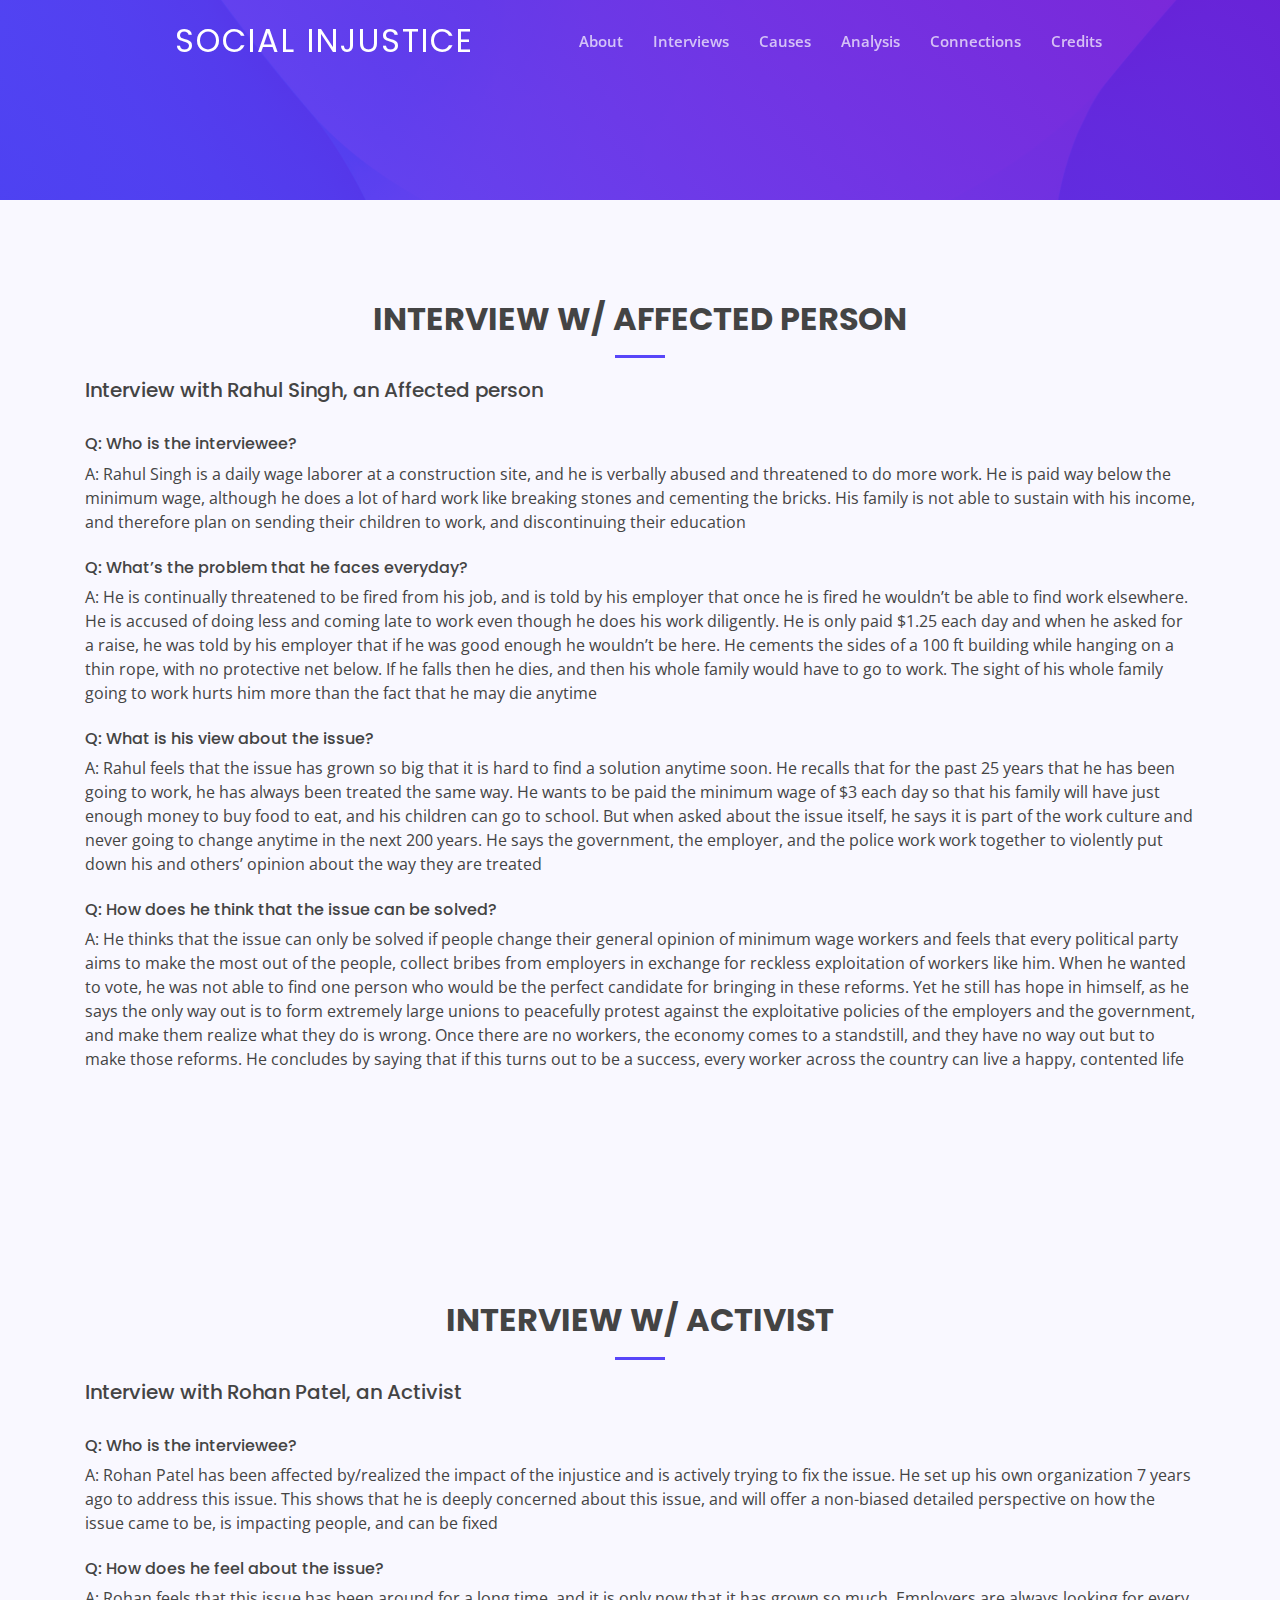
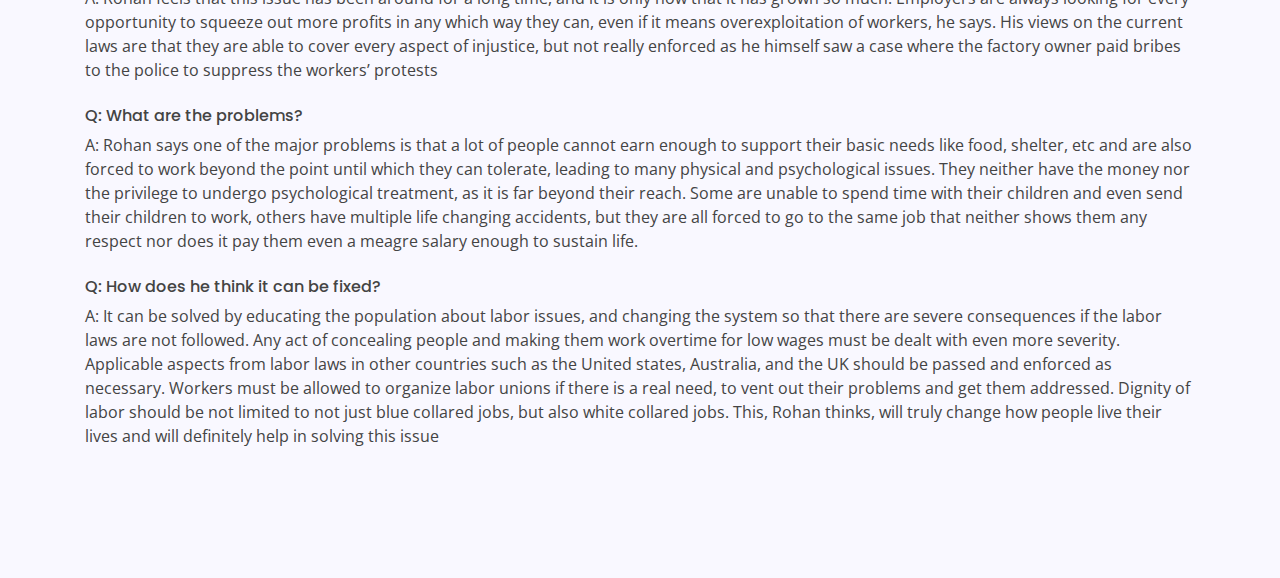
==== interviews.html @ d6459cfe "push changes" ====
<!DOCTYPE html>
<html lang="en">

<head>
  <meta charset="utf-8">
  <meta content="width=device-width, initial-scale=1.0" name="viewport">

  <title>Social Injustice</title>
  <meta content="" name="description">
  <meta content="" name="keywords">

  <!-- Google Fonts -->
  <link href="https://fonts.googleapis.com/css?family=Open+Sans:300,300i,400,400i,600,600i,700,700i|Roboto:300,300i,400,400i,500,500i,600,600i,700,700i|Poppins:300,300i,400,400i,500,500i,600,600i,700,700i" rel="stylesheet">

  <!-- Vendor CSS Files -->
  <link href="assets/vendor/bootstrap/css/bootstrap.min.css" rel="stylesheet">
  <link href="assets/vendor/icofont/icofont.min.css" rel="stylesheet">
  <link href="assets/vendor/boxicons/css/boxicons.min.css" rel="stylesheet">

  <!-- Template Main CSS File -->
  <link href="assets/css/style.css" rel="stylesheet">
</head>

<body>

  <!-- ======= Navbar Section ======= -->
  <section id="pages">

    <!-- ======= Header ======= -->
    <header id="header" class="fixed-top ">
        <div class="container-fluid">

            <div class="row justify-content-center">
                <div class="col-xl-9 d-flex align-items-center">
                    <h1 class="logo mr-auto"><a href="analysis.html">Social Injustice</a></h1>

                    <nav class="nav-menu d-none d-lg-block">
                      <ul>
                          <li><a href="index.html">About</a></li>
                          <li><a href="interviews.html">Interviews</a></li>
                          <li><a href="index.html#causes">Causes</a></li>
                          <li><a href="analysis.html">Analysis</a></li>
                          <li><a href="index.html#connections">Connections</a></li>
                          <li><a href="credits.html">Credits</a></li>
                      </ul>
                  </nav><!-- .nav-menu -->

                </div>
            </div>

        </div>
    </header><!-- End Header -->

  </section><!-- End Navbar -->

    <!-- ======= Interview 1 Section ======= -->
    <section id="interview1" class="interviews section-bg">
        <div class="container">
  
          <div class="section-title">
            <h2>Interview w/ Affected Person</h2>
            <style>
  
              div.content {
                text-align: left;
              }
              
            </style>
            <div class="content">
              <h5>Interview with Rahul Singh, an Affected person</h5>
              <br>
              <h6>Q: Who is the interviewee?</h6>
              <p>A: Rahul Singh is a daily wage laborer at a construction site, and he is verbally abused and threatened to do more work. He is paid way below the minimum wage, although he does a lot of hard work like breaking stones and cementing the bricks. His family is not able to sustain with his income, and therefore plan on sending their children to work, and discontinuing their education</p>
              <br>
              <h6>Q: What’s the problem that he faces everyday?</h6>
              <p>A: He is continually threatened to be fired from his job, and is told by his employer that once he is fired he wouldn’t be able to find work elsewhere. He is accused of doing less and coming late to work even though he does his work diligently. He is only paid $1.25 each day and when he asked for a raise, he was told by his employer that if he was good enough he wouldn’t be here. He cements the sides of a 100 ft building while hanging on a thin rope, with no protective net below. If he falls then he dies, and then his whole family would have to go to work. The sight of his whole family going to work hurts him more than the fact that he may die anytime</p>
              <br>
              <h6>Q: What is his view about the issue?</h6>
              <p>A: Rahul feels that the issue has grown so big that it is hard to find a solution anytime soon. He recalls that for the past 25 years that he has been going to work, he has always been treated the same way. He wants to be paid the minimum wage of $3 each day so that his family will have just enough money to buy food to eat, and his children can go to school. But when asked about the issue itself, he says it is part of the work culture and never going to change anytime in the next 200 years. He says the government, the employer, and the police work work together to violently put down his and others’ opinion about the way they are treated</p>
              <br>
              <h6>Q: How does he think that the issue can be solved?</h6>
              <p>A: He thinks that the issue can only be solved if people change their general opinion of minimum wage workers and feels that every political party aims to make the most out of the people, collect bribes from employers in exchange for reckless exploitation of workers like him. When he wanted to vote, he was not able to find one person who would be the perfect candidate for bringing in these reforms. Yet he still has hope in himself, as he says the only way out is to form extremely large unions to peacefully protest against the exploitative policies of the employers and the government, and make them realize what they do is wrong. Once there are no workers, the economy comes to a standstill, and they have no way out but to make those reforms. He concludes by saying that if this turns out to be a success, every worker across the country can live a happy, contented life</p>
            </div>
          </div>
        </div>
  
        </div>
      </section><!-- End Interview 1 Section -->

    <!-- ======= Interview 2 Section ======= -->
    <section id="interview2" class="interviews section-bg">
        <div class="container">
            
            <div class="section-title">
            <h2>Interview w/ Activist</h2>
            <style>
    
                div.content {
                text-align: left;
                }
                
            </style>
            <div class="content">
                <h5>Interview with Rohan Patel, an Activist</h5>
                <br>
                <h6>Q: Who is the interviewee?</h6>
                <p>A: Rohan Patel has been affected by/realized the impact of the injustice and is actively trying to fix the issue. He set up his own organization 7 years ago to address this issue. This shows that he is deeply concerned about this issue, and will offer a non-biased detailed perspective on how the issue came to be, is impacting people, and can be fixed</p>
                <br>
                <h6>Q: How does he feel about the issue?</h6>
                <p>A: Rohan feels that this issue has been around for a long time, and it is only now that it has grown so much. Employers are always looking for every opportunity to squeeze out more profits in any which way they can, even if it means overexploitation of workers, he says. His views on the current laws are that they are able to cover every aspect of injustice, but not really enforced as he himself saw a case where the factory owner paid bribes to the police to suppress the workers’ protests</p>
                <br>
                <h6>Q: What are the problems?</h6>
                <p>A: Rohan says one of the major problems is that a lot of people cannot earn enough to support their basic needs like food, shelter, etc and are also forced to work beyond the point until which they can tolerate, leading to many physical and psychological issues. They neither have the money nor the privilege to undergo psychological treatment, as it is far beyond their reach. Some are unable to spend time with their children and even send their children to work, others have multiple life changing accidents, but they are all forced to go to the same job that neither shows them any respect nor does it pay them even a meagre salary enough to sustain life. </p>
                <br>
                <h6>Q: How does he think it can be fixed?</h6>
                <p>A: It can be solved by educating the population about labor issues, and changing the system so that there are severe consequences if the labor laws are not followed. Any act of concealing people and making them work overtime for low wages must be dealt with even more severity. Applicable aspects from labor laws in other countries such as the United states, Australia, and the UK should be passed and enforced as necessary. Workers must be allowed to organize labor unions if there is a real need, to vent out their problems and get them addressed. Dignity of labor should be not limited to not just blue collared jobs, but also white collared jobs. This, Rohan thinks, will truly change how people live their lives and will definitely help in solving this issue</p>
            </div>
            </div>
    
        </div>
        </section><!-- End Interview 2 Section -->

    <!-- Vendor JS Files -->
    <script src="assets/vendor/bootstrap/js/bootstrap.bundle.min.js"></script>

    <!-- Template Main JS File -->
    <script src="assets/js/main.js"></script>

</body>
</html>
---- assets/css/style.css ----
/*--------------------------------------------------------------
# General
--------------------------------------------------------------*/
body {
  font-family: "Open Sans", sans-serif;
  color: #444444;
}

a {
  color: #5846f9;
}

a:hover {
  color: #8577fb;
  text-decoration: none;
}

h1, h2, h3, h4, h5, h6 {
  font-family: "Poppins", sans-serif;
}

/*--------------------------------------------------------------
# Header
--------------------------------------------------------------*/
#header {
  transition: all 0.5s;
  z-index: 997;
  padding: 20px 0;
}

#header.header-scrolled, #header.header-inner-pages {
  background: rgba(24, 6, 185, 0.8);
  padding: 12px 0;
}

#header .logo {
  font-size: 32px;
  margin: 0;
  padding: 0;
  line-height: 1;
  font-weight: 400;
  letter-spacing: 2px;
  text-transform: uppercase;
}

#header .logo a {
  color: #fff;
}

#header .logo img {
  max-height: 40px;
}

@media (max-width: 992px) {
  #header {
    padding: 12px 0;
  }
  #header .logo {
    font-size: 28px;
  }
}

/*--------------------------------------------------------------
# Navigation Menu
--------------------------------------------------------------*/
/* Desktop Navigation */
.nav-menu ul {
  margin: 0;
  padding: 0;
  list-style: none;
}

.nav-menu > ul {
  display: flex;
}

.nav-menu > ul > li {
  position: relative;
  white-space: nowrap;
  padding: 10px 0 10px 24px;
}

.nav-menu a {
  display: block;
  position: relative;
  color: rgba(255, 255, 255, 0.7);
  transition: 0.3s;
  font-size: 15px;
  font-weight: 600;
  padding: 0 3px;
  font-family: "Open Sans", sans-serif;
}

.nav-menu > ul > li > a:before {
  content: "";
  position: absolute;
  width: 100%;
  height: 2px;
  bottom: -5px;
  left: 0;
  background-color: #fff;
  visibility: hidden;
  width: 0px;
  transition: all 0.3s ease-in-out 0s;
}

.nav-menu a:hover:before, .nav-menu li:hover > a:before, .nav-menu .active > a:before {
  visibility: visible;
  width: 100%;
}

.nav-menu a:hover, .nav-menu .active > a, .nav-menu li:hover > a {
  color: #fff;
}

.nav-menu .drop-down ul {
  display: block;
  position: absolute;
  left: 22px;
  top: calc(100% + 30px);
  z-index: 99;
  opacity: 0;
  visibility: hidden;
  padding: 10px 0;
  background: #fff;
  box-shadow: 0px 0px 30px rgba(127, 137, 161, 0.25);
  transition: 0.3s;
}

.nav-menu .drop-down:hover > ul {
  opacity: 1;
  top: 100%;
  visibility: visible;
}

.nav-menu .drop-down li {
  min-width: 180px;
  position: relative;
}

.nav-menu .drop-down ul a {
  padding: 10px 20px;
  font-size: 14px;
  text-transform: none;
  color: #2c4964;
}

.nav-menu .drop-down ul a:hover, .nav-menu .drop-down ul .active > a, .nav-menu .drop-down ul li:hover > a {
  color: #5846f9;
}

.nav-menu .drop-down > a:after {
  content: "\ea99";
  font-family: IcoFont;
  padding-left: 5px;
}

.nav-menu .drop-down .drop-down ul {
  top: 0;
  left: calc(100% - 30px);
}

.nav-menu .drop-down .drop-down:hover > ul {
  opacity: 1;
  top: 0;
  left: 100%;
}

.nav-menu .drop-down .drop-down > a {
  padding-right: 35px;
}

.nav-menu .drop-down .drop-down > a:after {
  content: "\eaa0";
  font-family: IcoFont;
  position: absolute;
  right: 15px;
}

@media (max-width: 1366px) {
  .nav-menu .drop-down .drop-down ul {
    left: -90%;
  }
  .nav-menu .drop-down .drop-down:hover > ul {
    left: -100%;
  }
  .nav-menu .drop-down .drop-down > a:after {
    content: "\ea9d";
  }
}

/* Mobile Navigation */
.mobile-nav-toggle {
  position: fixed;
  right: 15px;
  top: 15px;
  z-index: 9998;
  border: 0;
  background: none;
  font-size: 24px;
  transition: all 0.4s;
  outline: none !important;
  line-height: 1;
  cursor: pointer;
  text-align: right;
}

.mobile-nav-toggle i {
  color: #fff;
}

.mobile-nav {
  position: fixed;
  top: 55px;
  right: 15px;
  bottom: 15px;
  left: 15px;
  z-index: 9999;
  overflow-y: auto;
  background: #fff;
  transition: ease-in-out 0.2s;
  opacity: 0;
  visibility: hidden;
  border-radius: 10px;
  padding: 10px 0;
}

.mobile-nav * {
  margin: 0;
  padding: 0;
  list-style: none;
}

.mobile-nav a {
  display: block;
  position: relative;
  color: #2c4964;
  padding: 10px 20px;
  font-weight: 500;
  outline: none;
}

.mobile-nav a:hover, .mobile-nav .active > a, .mobile-nav li:hover > a {
  color: #5846f9;
  text-decoration: none;
}

.mobile-nav .drop-down > a:after {
  content: "\ea99";
  font-family: IcoFont;
  padding-left: 10px;
  position: absolute;
  right: 15px;
}

.mobile-nav .active.drop-down > a:after {
  content: "\eaa1";
}

.mobile-nav .drop-down > a {
  padding-right: 35px;
}

.mobile-nav .drop-down ul {
  display: none;
  overflow: hidden;
}

.mobile-nav .drop-down li {
  padding-left: 20px;
}

.mobile-nav-overly {
  width: 100%;
  height: 100%;
  z-index: 9997;
  top: 0;
  left: 0;
  position: fixed;
  background: rgba(28, 47, 65, 0.6);
  overflow: hidden;
  display: none;
  transition: ease-in-out 0.2s;
}

.mobile-nav-active {
  overflow: hidden;
}

.mobile-nav-active .mobile-nav {
  opacity: 1;
  visibility: visible;
}

.mobile-nav-active .mobile-nav-toggle i {
  color: #fff;
}

/*--------------------------------------------------------------
# Hero Section
--------------------------------------------------------------*/
#hero {
  width: 100%;
  height: 100vh;
  background: linear-gradient(45deg, rgba(86, 58, 250, 0.9) 0%, rgba(116, 15, 214, 0.9) 100%), url("../img/hero-bg.jpg") center center no-repeat;
  background-size: cover;
}

#hero .container, #hero .container-fluid {
  padding-top: 84px;
}

#hero h1 {
  margin: 0;
  font-size: 52px;
  font-weight: 700;
  line-height: 64px;
  color: #fff;
}

#hero h2 {
  color: rgba(255, 255, 255, 0.8);
  margin: 10px 0 0 0;
  font-size: 20px;
}

#hero .btn-get-started:hover {
  background: #fff;
  color: #5846f9;
}

#hero .animated {
  animation: up-down 2s ease-in-out infinite alternate-reverse both;
}

@media (min-width: 1200px) {
  #hero {
    background-attachment: fixed;
  }
}

@media (max-width: 991px) {
  #hero {
    text-align: center;
  }
  #hero .container, #hero .container-fluid {
    padding-top: 68px;
  }
  #hero .animated {
    -webkit-animation: none;
    animation: none;
  }
  #hero .hero-img {
    text-align: center;
  }
  #hero .hero-img img {
    width: 50%;
  }
}

@media (max-width: 768px) {
  #hero h1 {
    font-size: 26px;
    line-height: 36px;
  }
  #hero h2 {
    font-size: 18px;
    line-height: 24px;
  }
  #hero .hero-img img {
    width: 60%;
  }
}

@media (max-width: 575px) {
  #hero .hero-img img {
    width: 80%;
  }
}

@-webkit-keyframes up-down {
  0% {
    transform: translateY(15px);
  }
  100% {
    transform: translateY(-15px);
  }
}

@keyframes up-down {
  0% {
    transform: translateY(15px);
  }
  100% {
    transform: translateY(-15px);
  }
}

/*--------------------------------------------------------------
# Sections General
--------------------------------------------------------------*/
section {
  padding: 100px 0;
  overflow: hidden;
}

.section-bg {
  background-color: #f9f8ff;
}

.section-title {
  text-align: center;
  padding-bottom: 30px;
}

.section-title h2 {
  font-size: 32px;
  font-weight: bold;
  text-transform: uppercase;
  margin-bottom: 20px;
  padding-bottom: 20px;
  position: relative;
}

.section-title h2::after {
  content: '';
  position: absolute;
  display: block;
  width: 50px;
  height: 3px;
  background: #5846f9;
  bottom: 0;
  left: calc(50% - 25px);
}

.section-title p {
  margin-bottom: 0;
}

/*--------------------------------------------------------------
# About
--------------------------------------------------------------*/
.about {
  padding: 120px 0;
}

.about .content h3 {
  font-weight: 600;
  font-size: 32px;
  color: #2c4964;
}

.about .content ul {
  list-style: none;
  padding: 0;
}

.about .content ul li {
  padding-bottom: 10px;
}

.about .content ul i {
  font-size: 20px;
  padding-right: 4px;
  color: #5846f9;
}

.about .content p:last-child {
  margin-bottom: 0;
}

.about .content .read-more {
  font-family: "Poppins", sans-serif;
  font-weight: 500;
  font-size: 16px;
  letter-spacing: 1px;
  display: inline-block;
  padding: 10px 50px 10px 28px;
  border-radius: 5px;
  transition: 0.5s;
  color: #fff;
  background: linear-gradient(45deg, #5846f9 0%, #7b27d8 100%);
  position: relative;
}

.about .content .read-more:hover {
  background: linear-gradient(180deg, #5846f9 0%, #7b27d8 100%);
}

.about .content .read-more i {
  font-size: 22px;
  position: absolute;
  right: 20px;
  top: 12px;
}

/*--------------------------------------------------------------
# Navbar Section on non index.html pages
--------------------------------------------------------------*/
#pages {
  background: linear-gradient(45deg, rgba(86, 58, 250, 0.9) 0%, rgba(116, 15, 214, 0.9) 100%), url("../img/hero-bg.jpg") center center no-repeat;
  background-size: cover;
}
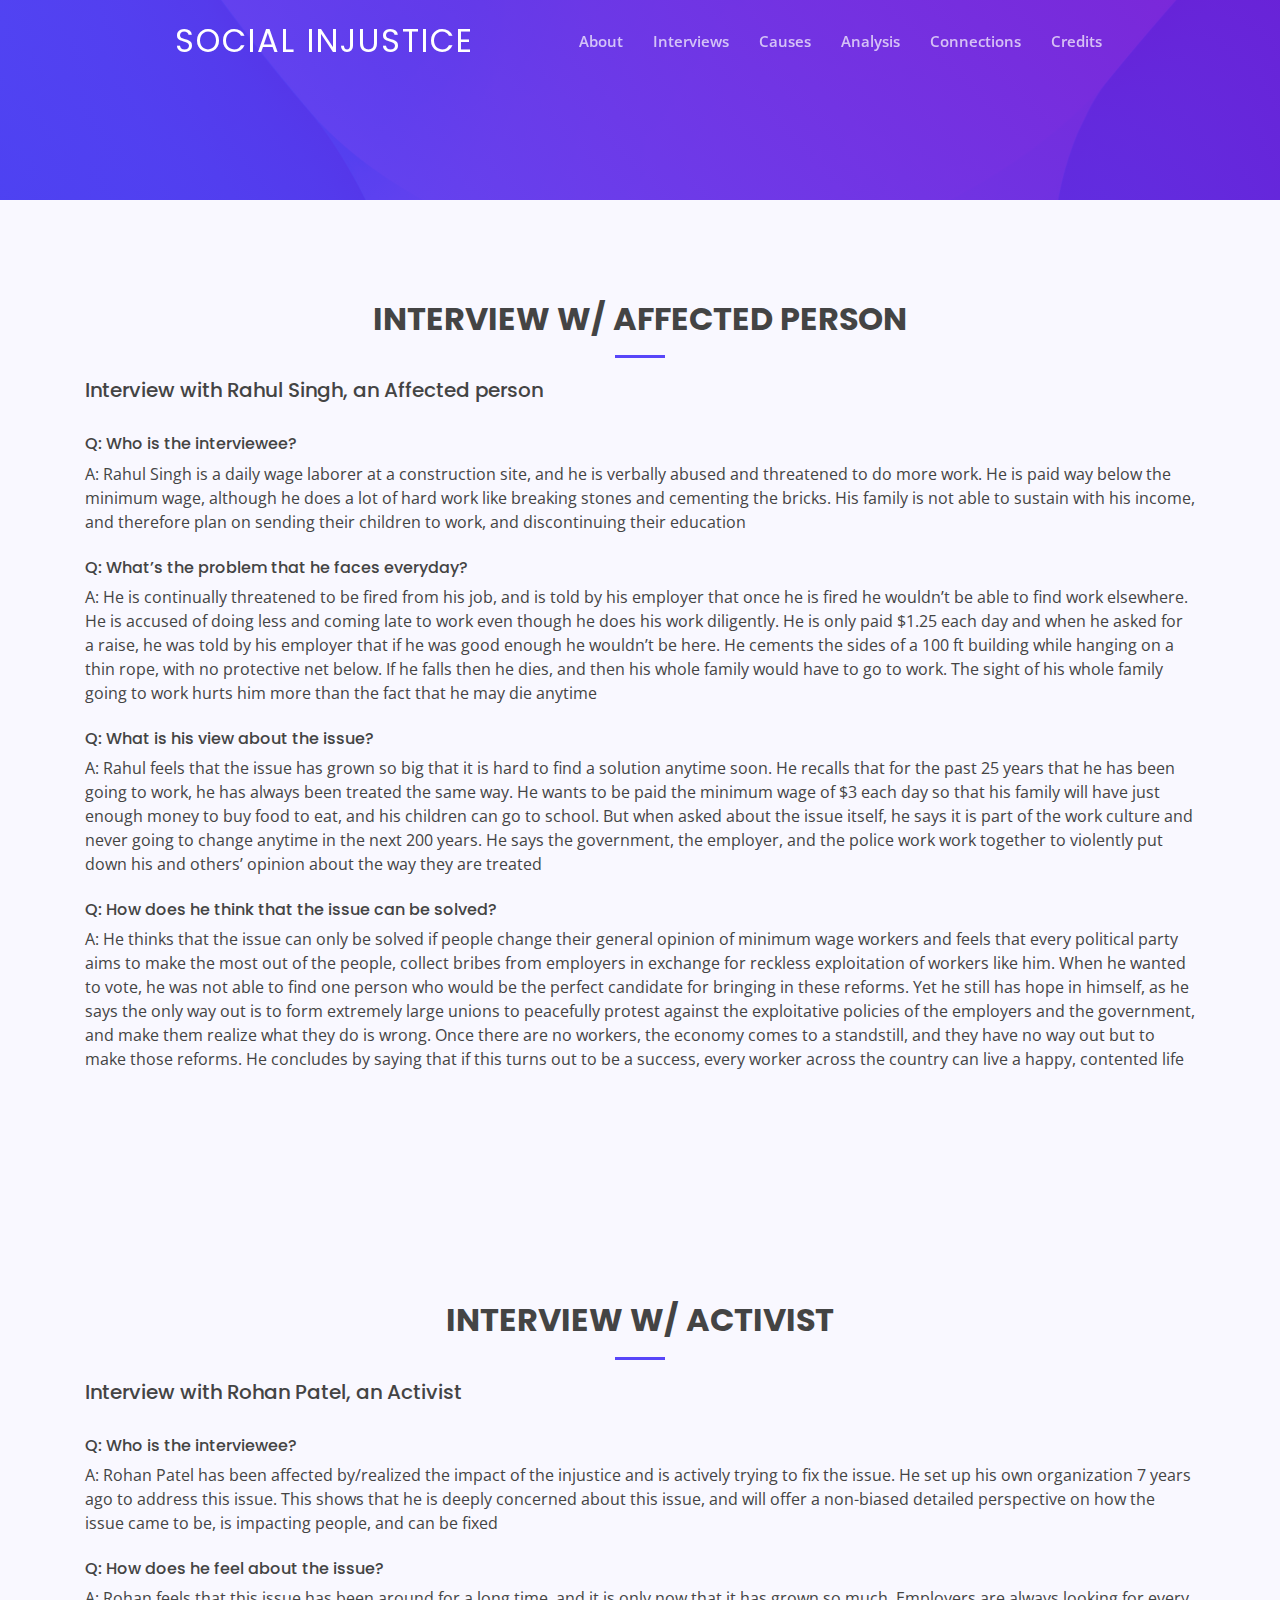
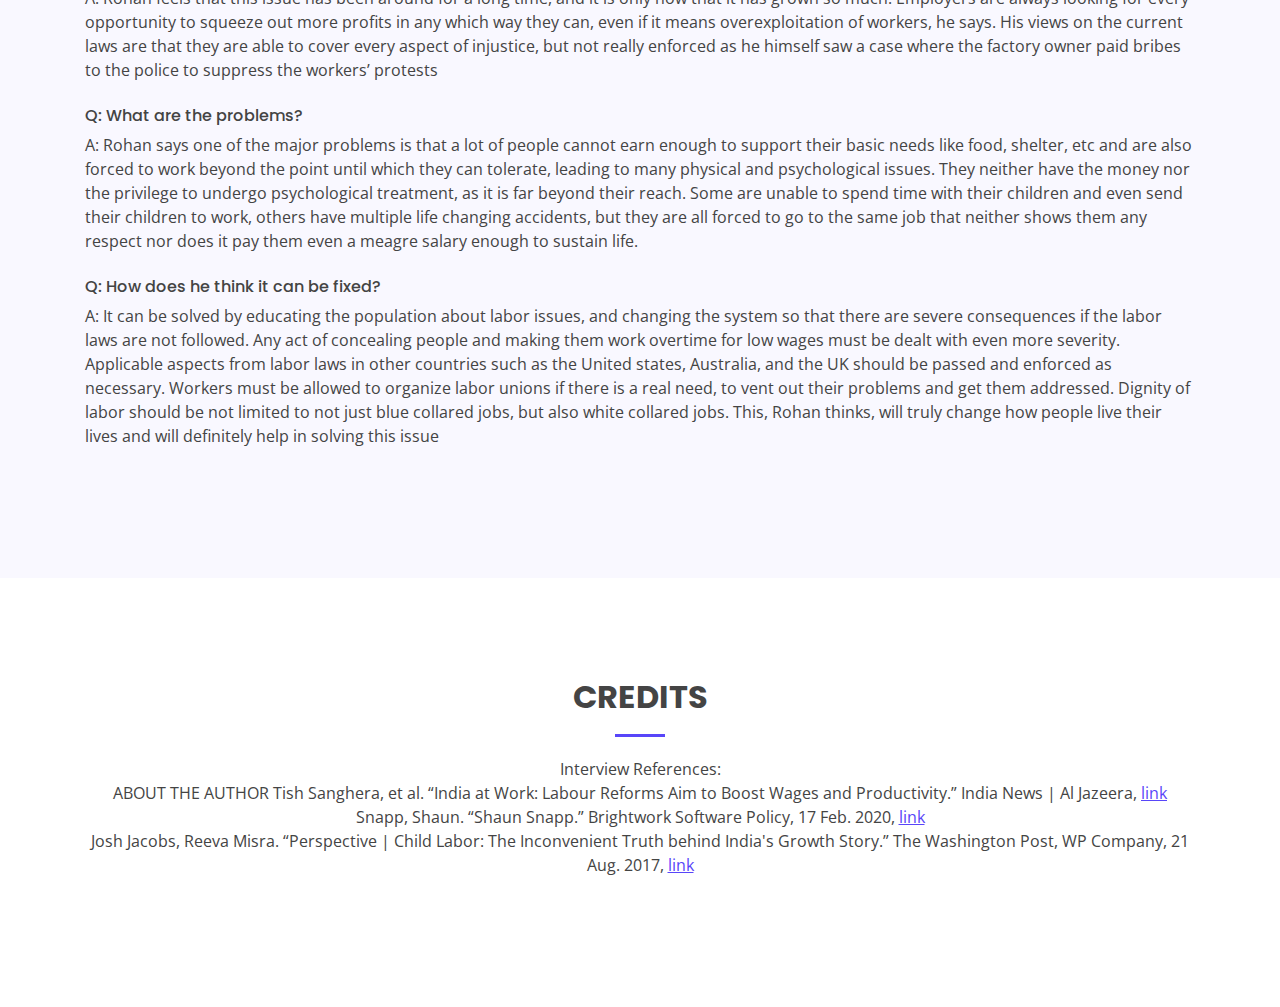
==== commit 1c6a62b8: "push final changes" ====
--- a/interviews.html
+++ b/interviews.html
@@ -120,6 +120,20 @@
         </div>
         </section><!-- End Interview 2 Section -->
 
+      <!-- ======= Interview Credits Section ======= -->
+      <section id="credits" class="credits">
+        <div class="container">
+  
+          <div class="section-title">
+            <h2>Credits</h2>
+            <p>Interview References:</p>
+            <p>ABOUT THE AUTHOR Tish Sanghera, et al. “India at Work: Labour Reforms Aim to Boost Wages and Productivity.” India News | Al Jazeera, <a href="https://www.aljazeera.com/ajimpact/india-work-labour-reforms-aim-boost-wages-productivity-191101122855317.html?xif=." target="_blank"><u>link</u></a></p>
+            <p>Snapp, Shaun. “Shaun Snapp.” Brightwork Software Policy, 17 Feb. 2020, <a href="https://www.brightworkresearch.com/enterprisesoftwarepolicy/2019/01/31/how-indian-it-workers-discriminate-against-non-indian-workers/." target="_blank"><u>link</u></a></p>
+            <p>Josh Jacobs, Reeva Misra. “Perspective | Child Labor: The Inconvenient Truth behind India's Growth Story.” The Washington Post, WP Company, 21 Aug. 2017, <a href="http://www.washingtonpost.com/news/wonk/wp/2017/08/21/child-labor-the-inconvenient-truth-behind-indias-growth-story/."><u>link</u></a></p>
+          </div>
+        </div>
+      </section><!-- End Interview Credits Section -->
+
     <!-- Vendor JS Files -->
     <script src="assets/vendor/bootstrap/js/bootstrap.bundle.min.js"></script>
 
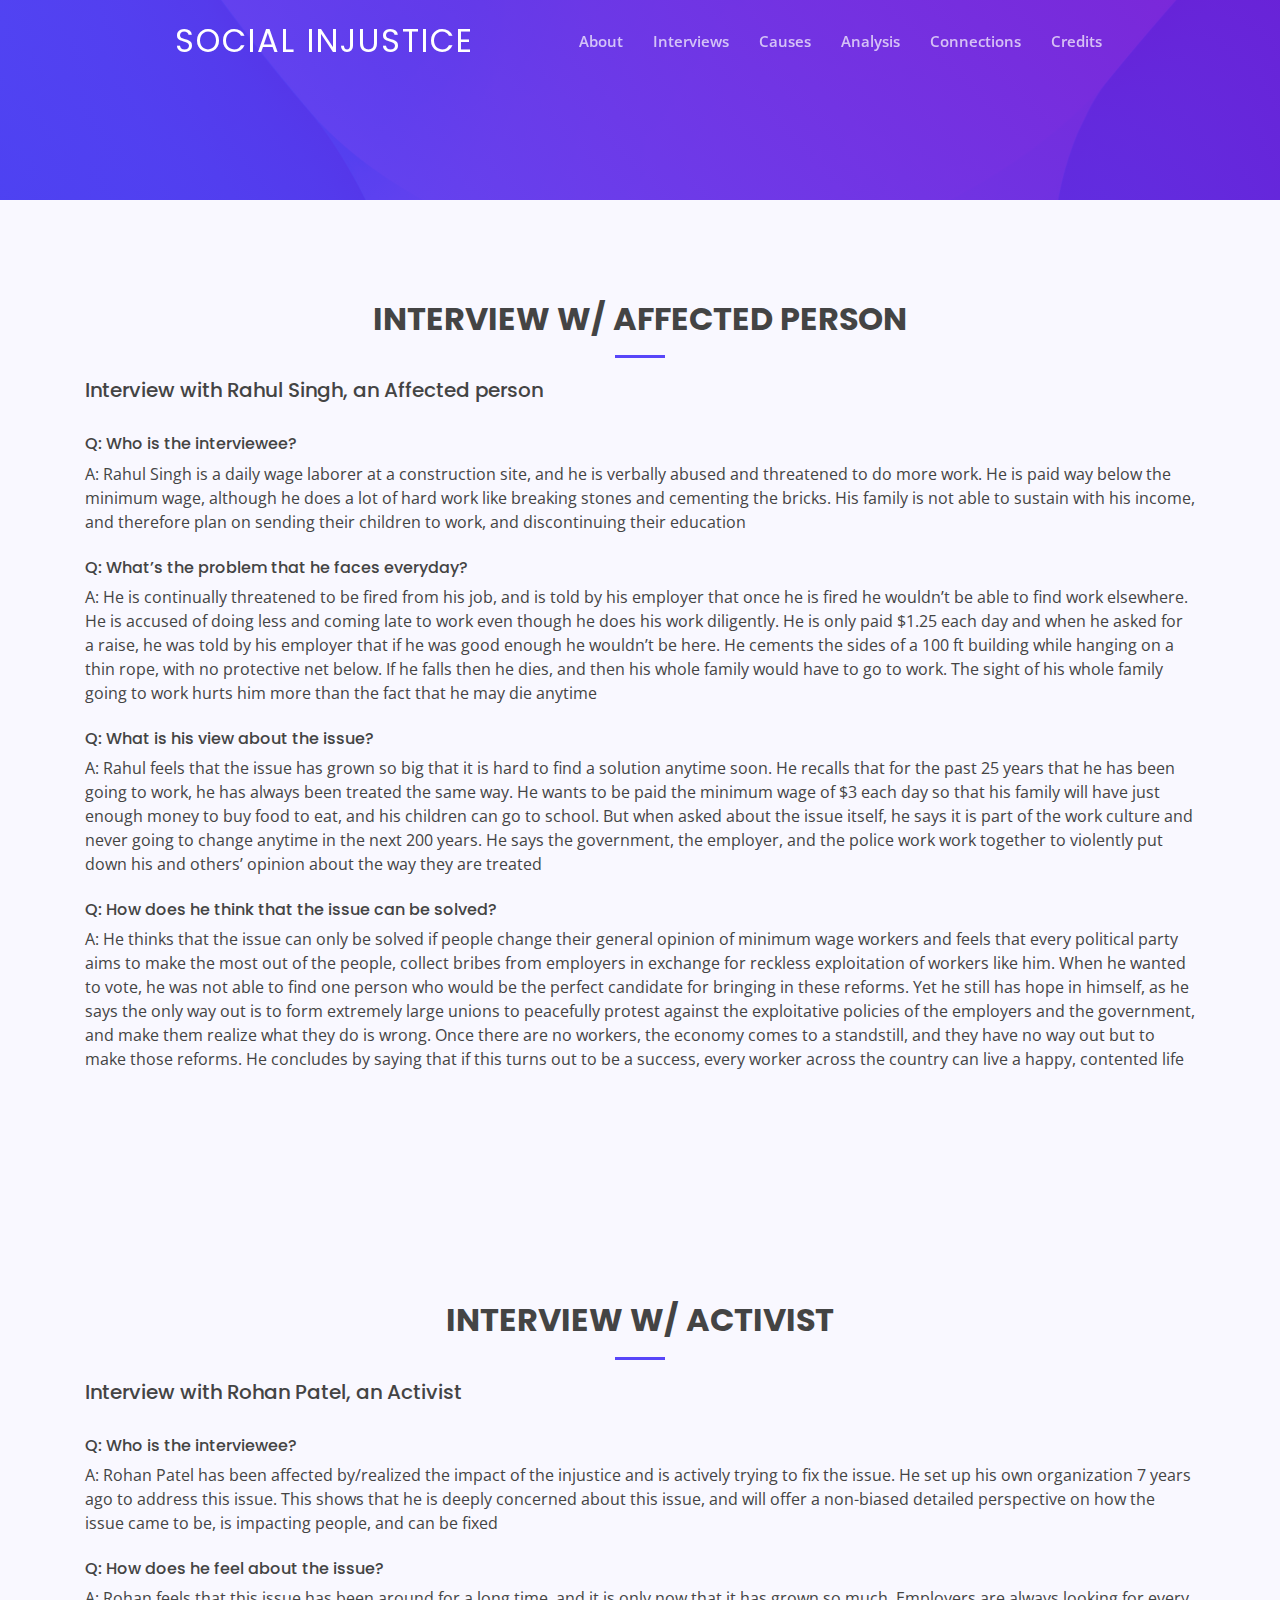
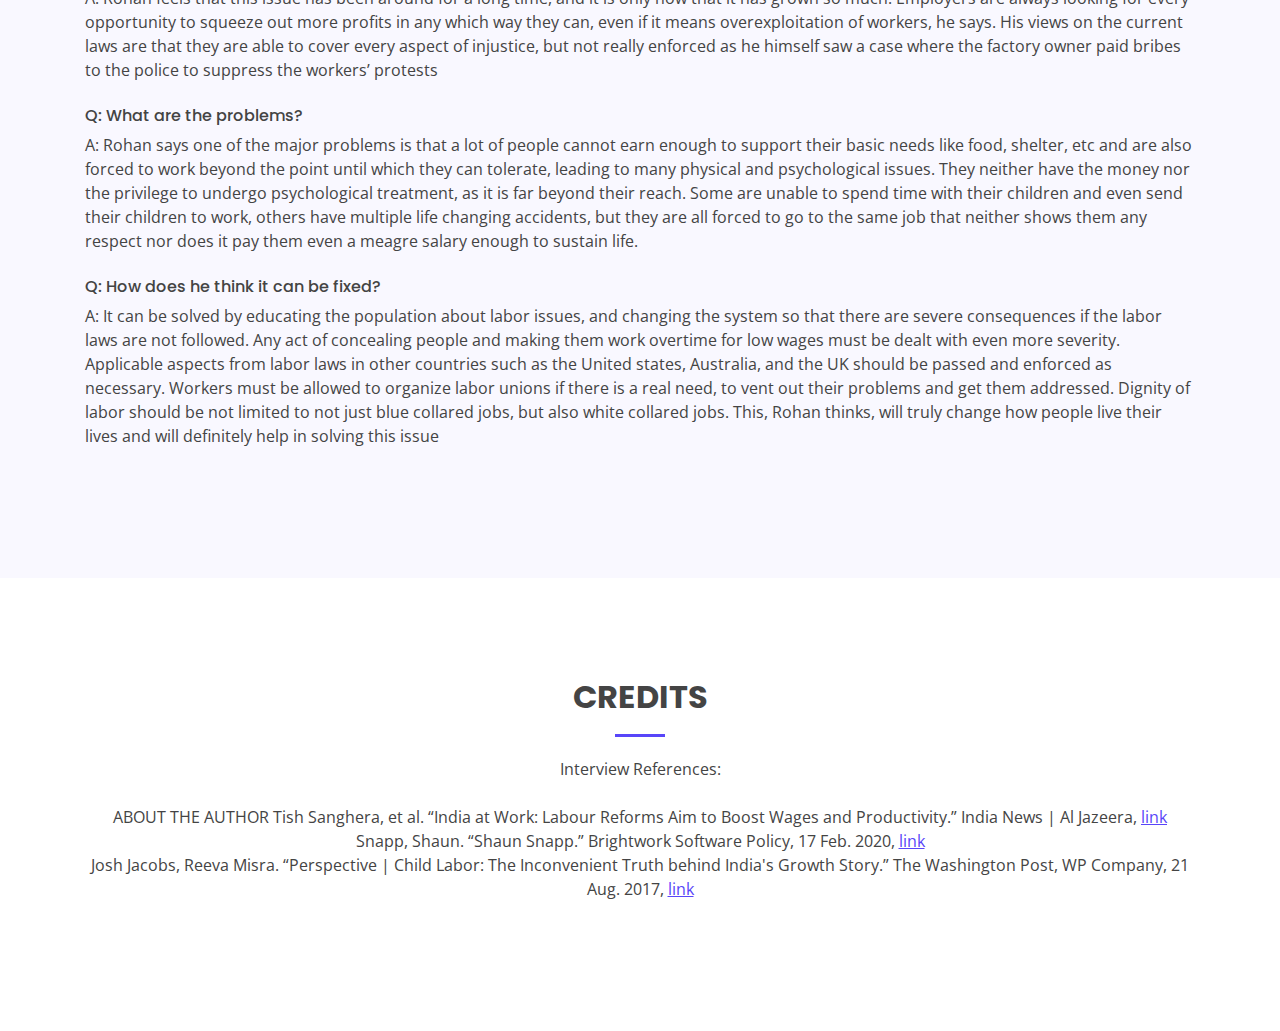
==== commit 99685009: "push final changes" ====
--- a/interviews.html
+++ b/interviews.html
@@ -127,6 +127,7 @@
           <div class="section-title">
             <h2>Credits</h2>
             <p>Interview References:</p>
+            <br>
             <p>ABOUT THE AUTHOR Tish Sanghera, et al. “India at Work: Labour Reforms Aim to Boost Wages and Productivity.” India News | Al Jazeera, <a href="https://www.aljazeera.com/ajimpact/india-work-labour-reforms-aim-boost-wages-productivity-191101122855317.html?xif=." target="_blank"><u>link</u></a></p>
             <p>Snapp, Shaun. “Shaun Snapp.” Brightwork Software Policy, 17 Feb. 2020, <a href="https://www.brightworkresearch.com/enterprisesoftwarepolicy/2019/01/31/how-indian-it-workers-discriminate-against-non-indian-workers/." target="_blank"><u>link</u></a></p>
             <p>Josh Jacobs, Reeva Misra. “Perspective | Child Labor: The Inconvenient Truth behind India's Growth Story.” The Washington Post, WP Company, 21 Aug. 2017, <a href="http://www.washingtonpost.com/news/wonk/wp/2017/08/21/child-labor-the-inconvenient-truth-behind-indias-growth-story/."><u>link</u></a></p>
